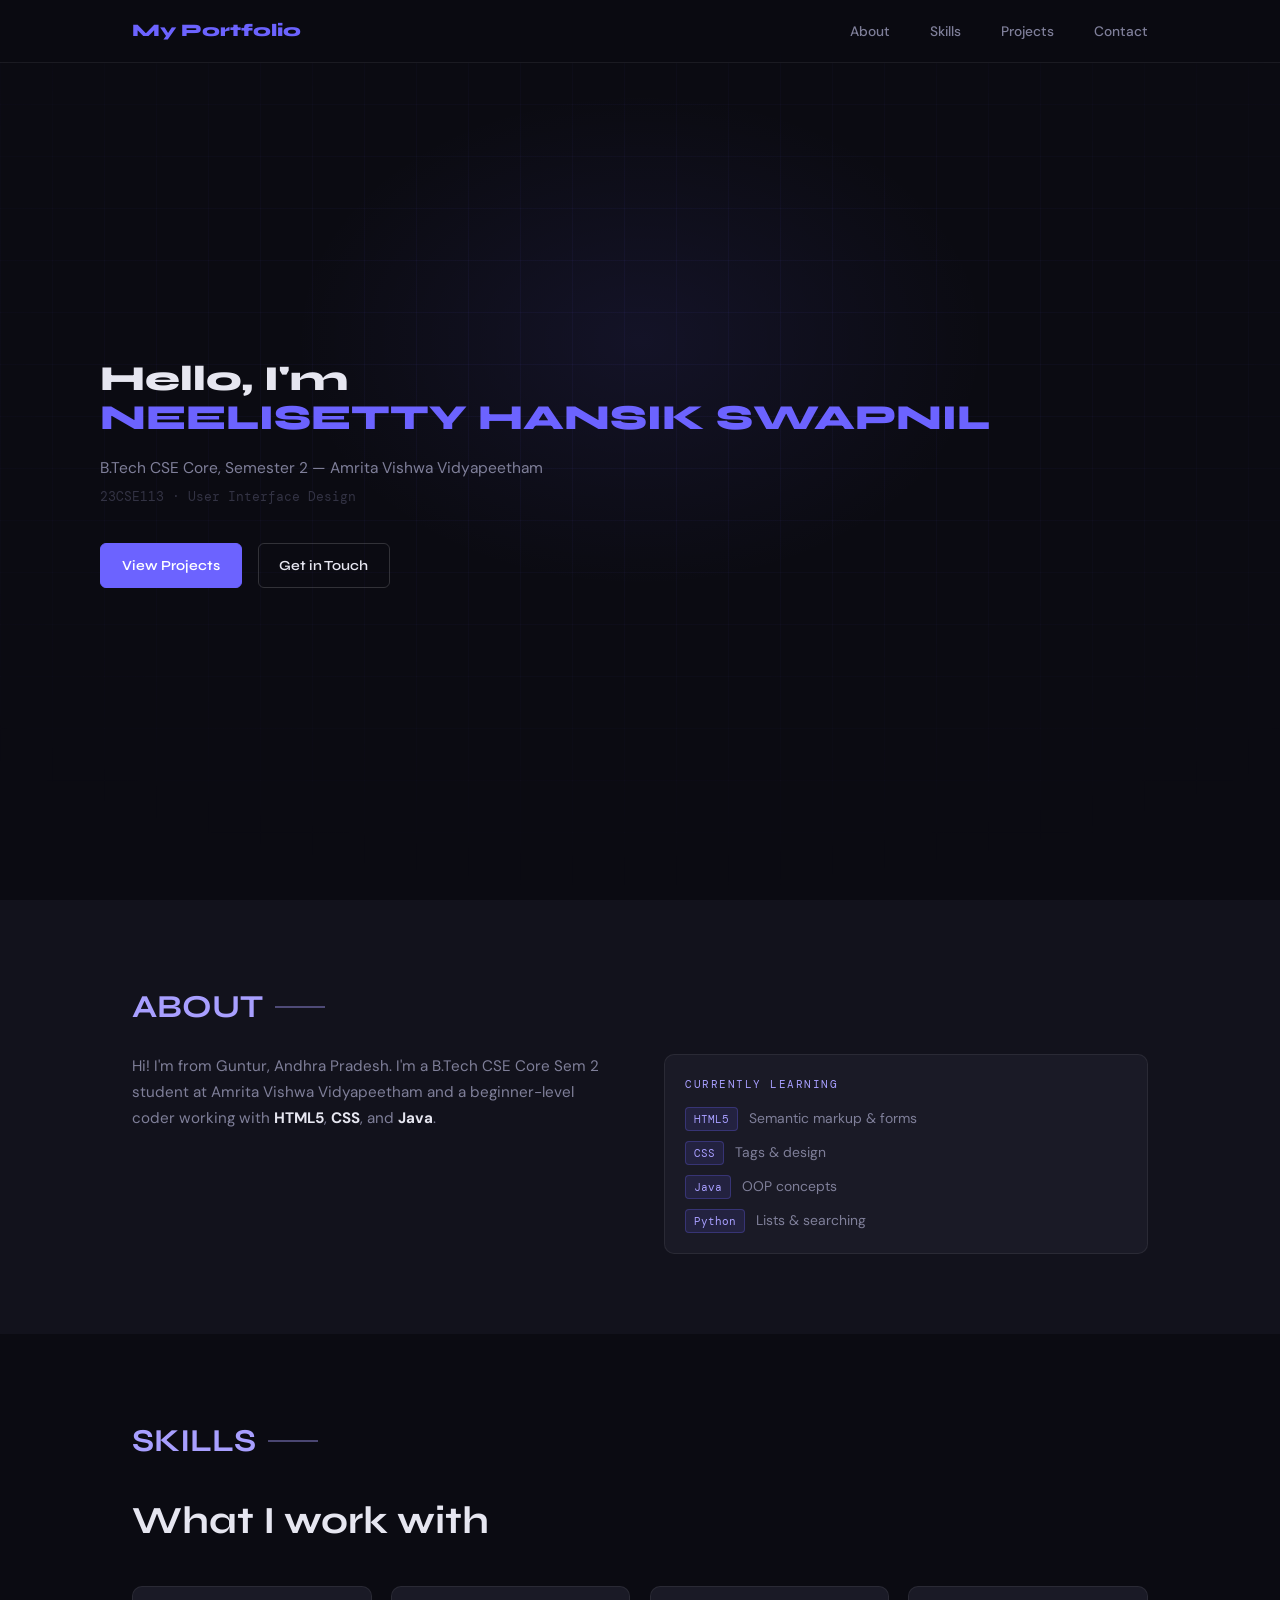
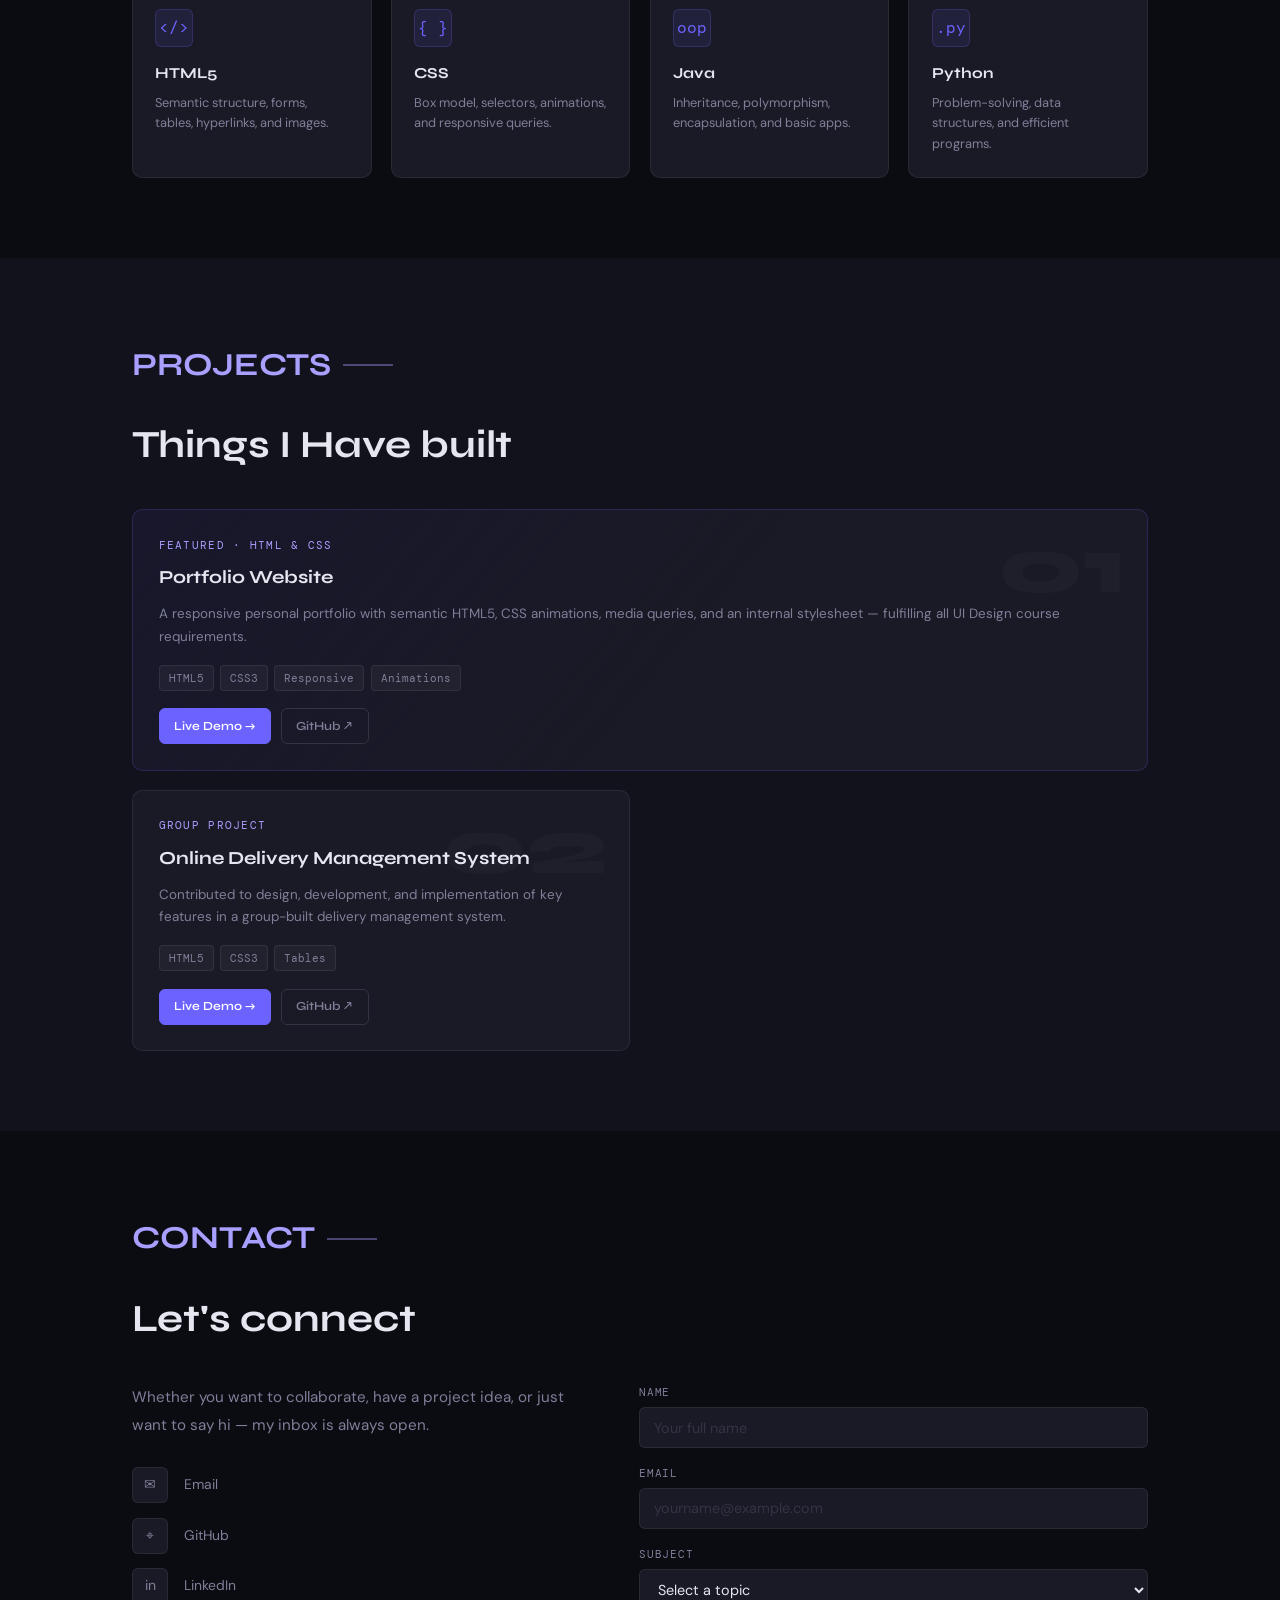
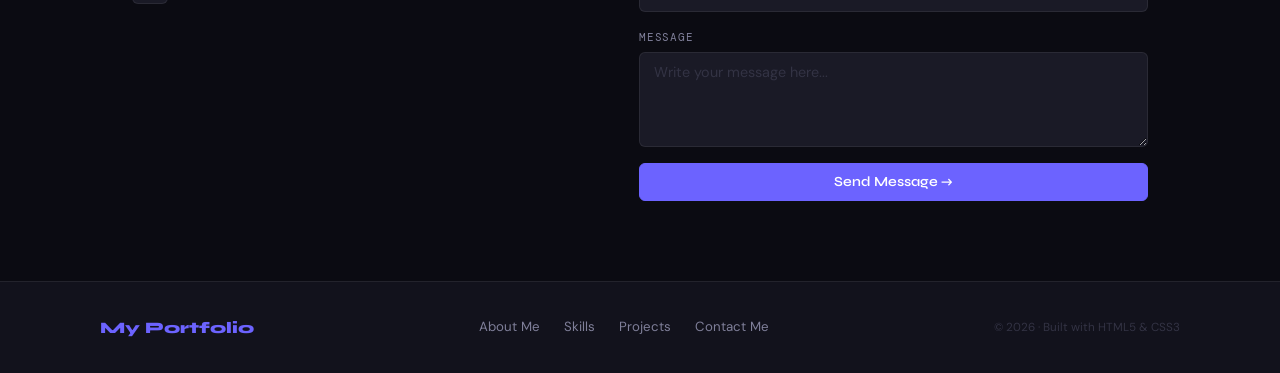
==== index.html @ dc5fca23 "Add files via upload" ====
<!DOCTYPE html>
<html lang="en">
<head>
  <meta charset="UTF-8" />
  <meta name="viewport" content="width=device-width, initial-scale=1.0" />
  <title>My Portfolio</title>
  <link href="https://fonts.googleapis.com/css2?family=Syne:wght@700;800&family=DM+Sans:opsz,wght@9..40,400&family=DM+Mono:wght@400&display=swap" rel="stylesheet" />
  <link rel="stylesheet" href="style.css" />
</head>
<body>

  <nav id="nav">
    <div class="nav-wrap">
      <a href="#home" class="nav-logo">My Portfolio</a>
      <ul class="nav-links">
        <li><a href="#about">About</a></li>
        <li><a href="#skills">Skills</a></li>
        <li><a href="#projects">Projects</a></li>
        <li><a href="#contact">Contact</a></li>
      </ul>
    </div>
  </nav>

  <section id="home" class="hero">
    <div class="hero-inner">
      <h1 class="hero-title">
        <span class="greeting">Hello, I'm</span>
        <span class="name">NEELISETTY HANSIK SWAPNIL</span>
      </h1>
      <p class="hero-sub">
        B.Tech CSE Core, Semester 2 &mdash; Amrita Vishwa Vidyapeetham<br />
        <span class="mono">23CSE113 &middot; User Interface Design</span>
      </p>
      <div class="hero-btns">
        <a href="#projects" class="btn btn-primary">View Projects</a>
        <a href="#contact" class="btn btn-ghost">Get in Touch</a>
      </div>
    </div>
  </section>

  <section id="about" class="section about">
    <div class="container">
      <div class="label">About</div>
      <div class="about-grid">
        <div class="about-text">
          <p>Hi! I'm from Guntur, Andhra Pradesh. I'm a B.Tech CSE Core Sem 2 student at Amrita Vishwa Vidyapeetham and a beginner-level coder working with <strong>HTML5</strong>, <strong>CSS</strong>, and <strong>Java</strong>.</p>
          
        </div>
        <div>
          <div class="info-card">
            <div class="chip">Currently Learning</div>
            <ul class="learn-list">
              <li><span class="tag">HTML5</span> Semantic markup &amp; forms</li>
              <li><span class="tag">CSS</span> Tags &amp; design</li>
              <li><span class="tag">Java</span> OOP concepts</li>
              <li><span class="tag">Python</span> Lists &amp; searching</li>
            </ul>
          </div>
        </div>
      </div>
    </div>
  </section>

  <section id="skills" class="section skills">
    <div class="container">
      <div class="label">Skills</div>
      <h2 class="section-title">What I work with</h2>
      <div class="skills-grid">
        <div class="skill-card">
          <div class="sk-icon">&lt;/&gt;</div>
          <h3>HTML5</h3>
          <p>Semantic structure, forms, tables, hyperlinks, and images.</p>
        </div>
        <div class="skill-card">
          <div class="sk-icon">{ }</div>
          <h3>CSS</h3>
          <p>Box model, selectors, animations, and responsive queries.</p>
        </div>
        <div class="skill-card">
          <div class="sk-icon">oop</div>
          <h3>Java</h3>
          <p>Inheritance, polymorphism, encapsulation, and basic apps.</p>
        </div>
        <div class="skill-card">
          <div class="sk-icon">.py</div>
          <h3>Python</h3>
          <p>Problem-solving, data structures, and efficient programs.</p>
        </div>
      </div>
    </div>
  </section>

  <section id="projects" class="section projects">
    <div class="container">
      <div class="label">Projects</div>
      <h2 class="section-title">Things I Have built</h2>
      <div class="projects-grid">
        <article class="project-card featured">
          <div class="p-num">01</div>
          <div class="p-tag">Featured &middot; HTML &amp; CSS</div>
          <h3>Portfolio Website</h3>
          <p>A responsive personal portfolio with semantic HTML5, CSS animations, media queries, and an internal stylesheet — fulfilling all UI Design course requirements.</p>
          <div class="p-tech">
            <span>HTML5</span><span>CSS3</span><span>Responsive</span><span>Animations</span>
          </div>
          <div class="p-links">
            <a href="#" class="btn btn-sm btn-primary">Live Demo &rarr;</a>
            <a href="https://github.com/swapnilneelisetty" target="_blank" class="btn btn-sm btn-dim">GitHub &#8599;</a>
          </div>
        </article>
        <article class="project-card">
          <div class="p-num">02</div>
          <div class="p-tag">Group Project</div>
          <h3>Online Delivery Management System</h3>
          <p>Contributed to design, development, and implementation of key features in a group-built delivery management system.</p>
          <div class="p-tech">
            <span>HTML5</span><span>CSS3</span><span>Tables</span>
          </div>
          <div class="p-links">
            <a href="#" class="btn btn-sm btn-primary">Live Demo &rarr;</a>
            <a href="https://github.com/swapnilneelisetty" target="_blank" class="btn btn-sm btn-dim">GitHub &#8599;</a>
          </div>
        </article>
      </div>
    </div>
  </section>

  <section id="contact" class="section contact">
    <div class="container">
      <div class="label">Contact</div>
      <h2 class="section-title">Let's connect</h2>
      <div class="contact-grid">
        <div>
          <p class="contact-desc">Whether you want to collaborate, have a project idea, or just want to say hi — my inbox is always open.</p>
          <div class="c-links">
            <a href="https://outlook.cloud.microsoft/mail/" class="c-item">
              <span class="c-icon">&#9993;</span>
              <span>Email</span>
            </a>
            <a href="https://github.com/swapnilneelisetty" target="_blank" class="c-item">
              <span class="c-icon">&#8982;</span>
              <span>GitHub</span>
            </a>
            <a href="https://www.linkedin.com/feed/" target="_blank" class="c-item">
              <span class="c-icon">in</span>
              <span>LinkedIn</span>
            </a>
          </div>
        </div>
        <form class="c-form" action="#" method="post">
          <div class="form-group">
            <label for="fname">Name</label>
            <input type="text" id="fname" name="name" placeholder="Your full name" required />
          </div>
          <div class="form-group">
            <label for="femail">Email</label>
            <input type="email" id="femail" name="email" placeholder="yourname@example.com" required />
          </div>
          <div class="form-group">
            <label for="fsubject">Subject</label>
            <select id="fsubject" name="subject">
              <option value="">Select a topic</option>
              <option value="collab">Collaboration</option>
              <option value="project">Project Inquiry</option>
              <option value="feedback">Feedback</option>
              <option value="other">Other</option>
            </select>
          </div>
          <div class="form-group">
            <label for="fmsg">Message</label>
            <textarea id="fmsg" name="message" rows="4" placeholder="Write your message here..." required></textarea>
          </div>
          <button type="submit" class="btn btn-primary full">Send Message &rarr;</button>
        </form>
      </div>
    </div>
  </section>

  <footer>
    <div class="footer-inner">
      <div class="f-logo">My Portfolio</div>
      <nav class="f-links">
        <a href="#about">About Me</a>
        <a href="#skills">Skills</a>
        <a href="#projects">Projects</a>
        <a href="#contact">Contact Me</a>
      </nav>
      <p class="f-copy">&copy; 2026 &middot; Built with HTML5 &amp; CSS3</p>
    </div>
  </footer>

</body>
</html>
---- style.css ----
*, *::before, *::after {
  box-sizing: border-box;
  margin: 0;
  padding: 0;
}

:root {
  --bg: #0b0b12;
  --bg2: #12121c;
  --surface: #1a1a26;
  --border: rgba(255,255,255,0.07);
  --border-h: rgba(255,255,255,0.16);
  --accent: #6c63ff;
  --accent2: #a89fff;
  --glow: rgba(108,99,255,0.2);
  --text: #e6e6f0;
  --muted: #7f7f99;
  --faint: #333344;
  --fd: 'Syne', sans-serif;
  --fb: 'DM Sans', sans-serif;
  --fm: 'DM Mono', monospace;
  --r: 10px;
  --r-sm: 6px;
  --mw: 1080px;
}

html {
  scroll-behavior: smooth;
}

body {
  font-family: var(--fb);
  background: var(--bg);
  color: var(--text);
  line-height: 1.7;
  overflow-x: hidden;
}

a {
  color: inherit;
  text-decoration: none;
}

ul {
  list-style: none;
}

.container {
  max-width: var(--mw);
  margin: 0 auto;
  padding: 0 2rem;
}

.section {
  padding: 5rem 0;
}

/* ── SECTION LABEL ── */
.label {
  font-family: var(--fd);
  font-size: 2rem;
  font-weight: 700;
  color: var(--accent2);
  text-transform: uppercase;
  display: flex;
  align-items: center;
  gap: 0.75rem;
  margin-bottom: 1.25rem;
}

.label::after {
  content: '';
  flex: 0 0 50px;
  height: 2px;
  background: var(--accent2);
  opacity: 0.4;
}

.section-title {
  font-family: var(--fd);
  font-size: clamp(1.6rem, 3.5vw, 2.4rem);
  font-weight: 700;
  margin-bottom: 2rem;
}

.section-title em {
  color: var(--accent);
  font-style: normal;
}

/* ── BUTTONS ── */
.btn {
  display: inline-flex;
  align-items: center;
  padding: 0.6rem 1.3rem;
  border-radius: var(--r-sm);
  font-family: var(--fd);
  font-size: 0.87rem;
  font-weight: 600;
  border: 1.5px solid transparent;
  cursor: pointer;
  transition: all 0.25s;
}

.btn-primary {
  background: var(--accent);
  color: #fff;
  border-color: var(--accent);
}

.btn-primary:hover {
  background: var(--accent2);
  border-color: var(--accent2);
  transform: translateY(-2px);
  box-shadow: 0 8px 24px var(--glow);
}

.btn-ghost {
  background: transparent;
  color: var(--text);
  border-color: var(--border-h);
}

.btn-ghost:hover {
  border-color: var(--accent2);
  color: var(--accent2);
}

.btn-outline {
  background: transparent;
  color: var(--accent);
  border-color: var(--accent);
}

.btn-outline:hover {
  background: var(--accent);
  color: #fff;
}

.btn-sm {
  padding: 0.4rem 0.9rem;
  font-size: 0.77rem;
}

.btn-dim {
  background: transparent;
  color: var(--muted);
  border-color: var(--faint);
}

.btn-dim:hover {
  color: var(--text);
  border-color: var(--border-h);
}

.full {
  width: 100%;
  justify-content: center;
}

/* ── NAVBAR ── */
#nav {
  position: fixed;
  top: 0;
  left: 0;
  right: 0;
  z-index: 100;
  background: rgba(11,11,18,0.9);
  backdrop-filter: blur(14px);
  border-bottom: 1px solid var(--border);
}

.nav-wrap {
  max-width: var(--mw);
  margin: 0 auto;
  padding: 1rem 2rem;
  display: flex;
  align-items: center;
  justify-content: space-between;
}

.nav-logo {
  font-family: var(--fd);
  font-weight: 800;
  font-size: 1.1rem;
  color: var(--accent);
}

.nav-links {
  display: flex;
  gap: 2.5rem;
}

.nav-links a {
  font-size: 0.86rem;
  font-weight: 500;
  color: var(--muted);
  position: relative;
  transition: color 0.2s;
}

.nav-links a::after {
  content: '';
  position: absolute;
  bottom: -4px;
  left: 0;
  right: 0;
  height: 1.5px;
  background: var(--accent);
  transform: scaleX(0);
  transform-origin: left;
  transition: transform 0.25s;
}

.nav-links a:hover {
  color: var(--text);
}

.nav-links a:hover::after {
  transform: scaleX(1);
}

/* ── HERO ── */
.hero {
  min-height: 100vh;
  display: flex;
  align-items: center;
  padding: 8rem 2rem 5rem;
  position: relative;
  overflow: hidden;
}

.hero::before {
  content: '';
  position: absolute;
  inset: 0;
  background-image:
    linear-gradient(rgba(108,99,255,0.05) 1px, transparent 1px),
    linear-gradient(90deg, rgba(108,99,255,0.05) 1px, transparent 1px);
  background-size: 52px 52px;
  mask-image: radial-gradient(ellipse 80% 60% at 50% 40%, black 20%, transparent 100%);
}

.hero::after {
  content: '';
  position: absolute;
  top: 10%;
  left: 50%;
  transform: translateX(-50%);
  width: 700px;
  height: 500px;
  background: radial-gradient(ellipse, rgba(108,99,255,0.09) 0%, transparent 70%);
  pointer-events: none;
}

.hero-inner {
  max-width: var(--mw);
  margin: 0 auto;
  width: 100%;
  position: relative;
  z-index: 1;
}

.hero-title {
  font-family: var(--fd);
  font-size: clamp(1.4rem, 3.5vw, 2.2rem);
  font-weight: 800;
  line-height: 1.1;
  margin-bottom: 1rem;
}

.hero-title .name {
  color: var(--accent);
  display: block;
  animation: fadeLeft 0.7s 0.1s both;
}

.hero-title .greeting {
  display: block;
  animation: fadeLeft 0.7s both;
}

.hero-sub {
  font-size: 0.97rem;
  color: var(--muted);
  margin-bottom: 2rem;
  line-height: 1.85;
  animation: fadeLeft 0.8s 0.15s both;
}

.hero-sub .mono {
  font-family: var(--fm);
  font-size: 0.82em;
  color: var(--faint);
}

.hero-btns {
  display: flex;
  gap: 1rem;
  flex-wrap: wrap;
  animation: fadeLeft 0.9s 0.2s both;
}

@keyframes fadeLeft {
  from {
    opacity: 0;
    transform: translateX(-30px);
  }
  to {
    opacity: 1;
    transform: translateX(0);
  }
}

/* ── ABOUT ── */
.about {
  background: var(--bg2);
}

.about-grid {
  display: grid;
  grid-template-columns: 1fr 1fr;
  gap: 3rem;
  align-items: start;
}

.about-text p {
  color: var(--muted);
  margin-bottom: 1rem;
  font-size: 0.95rem;
}

.about-text p strong {
  color: var(--text);
}

.about-text .btn {
  margin-top: 0.5rem;
}

.info-card {
  background: var(--surface);
  border: 1px solid var(--border);
  border-radius: var(--r);
  padding: 1.25rem;
  transition: border-color 0.25s;
}

.info-card:hover {
  border-color: var(--border-h);
}

.chip {
  font-family: var(--fm);
  font-size: 0.67rem;
  color: var(--accent2);
  letter-spacing: 0.14em;
  text-transform: uppercase;
  margin-bottom: 0.85rem;
}

.learn-list {
  display: flex;
  flex-direction: column;
  gap: 0.6rem;
}

.learn-list li {
  display: flex;
  align-items: center;
  gap: 0.7rem;
  font-size: 0.87rem;
  color: var(--muted);
}

.tag {
  font-family: var(--fm);
  font-size: 0.67rem;
  padding: 2px 8px;
  background: rgba(108,99,255,0.12);
  color: var(--accent2);
  border: 1px solid rgba(108,99,255,0.28);
  border-radius: 4px;
  white-space: nowrap;
}

/* ── SKILLS ── */
.skills {
  background: var(--bg);
}

.skills-grid {
  display: grid;
  grid-template-columns: repeat(4, 1fr);
  gap: 1.2rem;
}

.skill-card {
  background: var(--surface);
  border: 1px solid var(--border);
  border-radius: var(--r);
  padding: 1.4rem;
  position: relative;
  overflow: hidden;
  transition: border-color 0.25s, transform 0.25s;
}

.skill-card::before {
  content: '';
  position: absolute;
  top: 0;
  left: 0;
  right: 0;
  height: 2px;
  background: linear-gradient(90deg, var(--accent), transparent);
  opacity: 0;
  transition: opacity 0.3s;
}

.skill-card:hover {
  border-color: var(--border-h);
  transform: translateY(-4px);
}

.skill-card:hover::before {
  opacity: 1;
}

.sk-icon {
  font-family: var(--fm);
  font-size: 1rem;
  color: var(--accent);
  width: 38px;
  height: 38px;
  display: flex;
  align-items: center;
  justify-content: center;
  background: rgba(108,99,255,0.1);
  border: 1px solid rgba(108,99,255,0.22);
  border-radius: var(--r-sm);
  margin-bottom: 0.85rem;
}

.skill-card h3 {
  font-family: var(--fd);
  font-size: 0.95rem;
  font-weight: 700;
  margin-bottom: 0.4rem;
}

.skill-card p {
  font-size: 0.8rem;
  color: var(--muted);
  line-height: 1.6;
}

.skills-grid .skill-card:nth-child(1) {
  animation: cardIn 0.5s 0.1s both;
}

.skills-grid .skill-card:nth-child(2) {
  animation: cardIn 0.5s 0.3s both;
}

.skills-grid .skill-card:nth-child(3) {
  animation: cardIn 0.5s 0.5s both;
}

.skills-grid .skill-card:nth-child(4) {
  animation: cardIn 0.5s 0.7s both;
}

@keyframes cardIn {
  from {
    opacity: 0;
    transform: translateX(-24px);
  }
  to {
    opacity: 1;
    transform: translateX(0);
  }
}

/* ── PROJECTS ── */
.projects {
  background: var(--bg2);
}

.projects-grid {
  display: grid;
  grid-template-columns: repeat(2, 1fr);
  gap: 1.2rem;
}

.project-card {
  background: var(--surface);
  border: 1px solid var(--border);
  border-radius: var(--r);
  padding: 1.6rem;
  position: relative;
  overflow: hidden;
  transition: border-color 0.25s, transform 0.25s, box-shadow 0.25s;
}

.project-card:hover {
  border-color: var(--border-h);
  transform: translateY(-3px);
  box-shadow: 0 12px 36px rgba(0,0,0,0.4);
}

.project-card.featured {
  grid-column: 1 / -1;
  background: linear-gradient(130deg, rgba(108,99,255,0.07), var(--surface) 55%);
  border-color: rgba(108,99,255,0.2);
}

.project-card.featured:hover {
  border-color: rgba(108,99,255,0.4);
}

.p-num {
  position: absolute;
  top: 1rem;
  right: 1.4rem;
  font-family: var(--fd);
  font-size: 5rem;
  font-weight: 800;
  color: rgba(255,255,255,0.025);
  line-height: 1;
  pointer-events: none;
}

.p-tag {
  font-family: var(--fm);
  font-size: 0.67rem;
  color: var(--accent2);
  letter-spacing: 0.12em;
  text-transform: uppercase;
  margin-bottom: 0.5rem;
}

.project-card h3 {
  font-family: var(--fd);
  font-size: 1.15rem;
  font-weight: 700;
  margin-bottom: 0.6rem;
}

.project-card p {
  font-size: 0.84rem;
  color: var(--muted);
  line-height: 1.7;
  margin-bottom: 1rem;
}

.p-tech {
  display: flex;
  flex-wrap: wrap;
  gap: 0.4rem;
  margin-bottom: 1.1rem;
}

.p-tech span {
  font-family: var(--fm);
  font-size: 0.67rem;
  padding: 3px 9px;
  background: rgba(255,255,255,0.04);
  border: 1px solid var(--border);
  border-radius: 4px;
  color: var(--muted);
}

.p-links {
  display: flex;
  gap: 0.6rem;
}

/* ── CONTACT ── */
.contact {
  background: var(--bg);
}

.contact-grid {
  display: grid;
  grid-template-columns: 1fr 1.15fr;
  gap: 4rem;
  align-items: start;
}

.contact-desc {
  color: var(--muted);
  font-size: 0.95rem;
  line-height: 1.85;
  margin-bottom: 1.75rem;
}

.c-links {
  display: flex;
  flex-direction: column;
  gap: 0.9rem;
}

.c-item {
  display: flex;
  align-items: center;
  gap: 1rem;
  color: var(--muted);
  font-size: 0.87rem;
  transition: color 0.2s;
}

.c-item:hover {
  color: var(--accent2);
}

.c-icon {
  width: 36px;
  height: 36px;
  display: flex;
  align-items: center;
  justify-content: center;
  background: var(--surface);
  border: 1px solid var(--border);
  border-radius: var(--r-sm);
  font-size: 0.88rem;
  flex-shrink: 0;
  transition: border-color 0.2s, background 0.2s;
}

.c-item:hover .c-icon {
  border-color: var(--accent);
  background: rgba(108,99,255,0.1);
}

.c-form {
  display: flex;
  flex-direction: column;
  gap: 1rem;
}

.form-group {
  display: flex;
  flex-direction: column;
  gap: 0.35rem;
}

.form-group label {
  font-family: var(--fm);
  font-size: 0.68rem;
  color: var(--muted);
  letter-spacing: 0.08em;
  text-transform: uppercase;
}

.form-group input,
.form-group select,
.form-group textarea {
  background: var(--surface);
  border: 1px solid var(--border);
  border-radius: var(--r-sm);
  padding: 0.65rem 0.9rem;
  color: var(--text);
  font-family: var(--fb);
  font-size: 0.9rem;
  outline: none;
  width: 100%;
  transition: border-color 0.2s;
}

.form-group input:focus,
.form-group select:focus,
.form-group textarea:focus {
  border-color: var(--accent);
}

.form-group textarea {
  resize: vertical;
  min-height: 95px;
}

.form-group select option {
  background: var(--bg2);
}

.form-group input::placeholder,
.form-group textarea::placeholder {
  color: var(--faint);
}

button[type="submit"] {
  font-family: var(--fd);
  cursor: pointer;
}

/* ── FOOTER ── */
footer {
  background: var(--bg2);
  border-top: 1px solid var(--border);
  padding: 2rem;
}

.footer-inner {
  max-width: var(--mw);
  margin: 0 auto;
  display: flex;
  align-items: center;
  justify-content: space-between;
  flex-wrap: wrap;
  gap: 1rem;
}

.f-logo {
  font-family: var(--fd);
  font-weight: 800;
  font-size: 1rem;
  color: var(--accent);
}

.f-links {
  display: flex;
  gap: 1.5rem;
  flex-wrap: wrap;
}

.f-links a {
  font-size: 0.83rem;
  color: var(--muted);
  transition: color 0.2s;
}

.f-links a:hover {
  color: var(--text);
}

.f-copy {
  font-size: 0.73rem;
  color: var(--faint);
}

/* ── RESPONSIVE TABLET ≤900px ── */
@media (max-width: 900px) {
  .about-grid {
    grid-template-columns: 1fr;
    gap: 2rem;
  }
  .skills-grid {
    grid-template-columns: repeat(2, 1fr);
  }
  .projects-grid {
    grid-template-columns: 1fr;
  }
  .project-card.featured {
    grid-column: auto;
  }
  .contact-grid {
    grid-template-columns: 1fr;
    gap: 2rem;
  }
}

/* ── RESPONSIVE MOBILE ≤640px ── */
@media (max-width: 640px) {
  .section {
    padding: 3.5rem 0;
  }
  .nav-links {
    display: none;
  }
  .hero {
    padding: 7rem 1.5rem 4rem;
  }
  .hero-btns {
    flex-direction: column;
  }
  .skills-grid {
    grid-template-columns: 1fr 1fr;
  }
  .footer-inner {
    flex-direction: column;
    align-items: flex-start;
  }
}
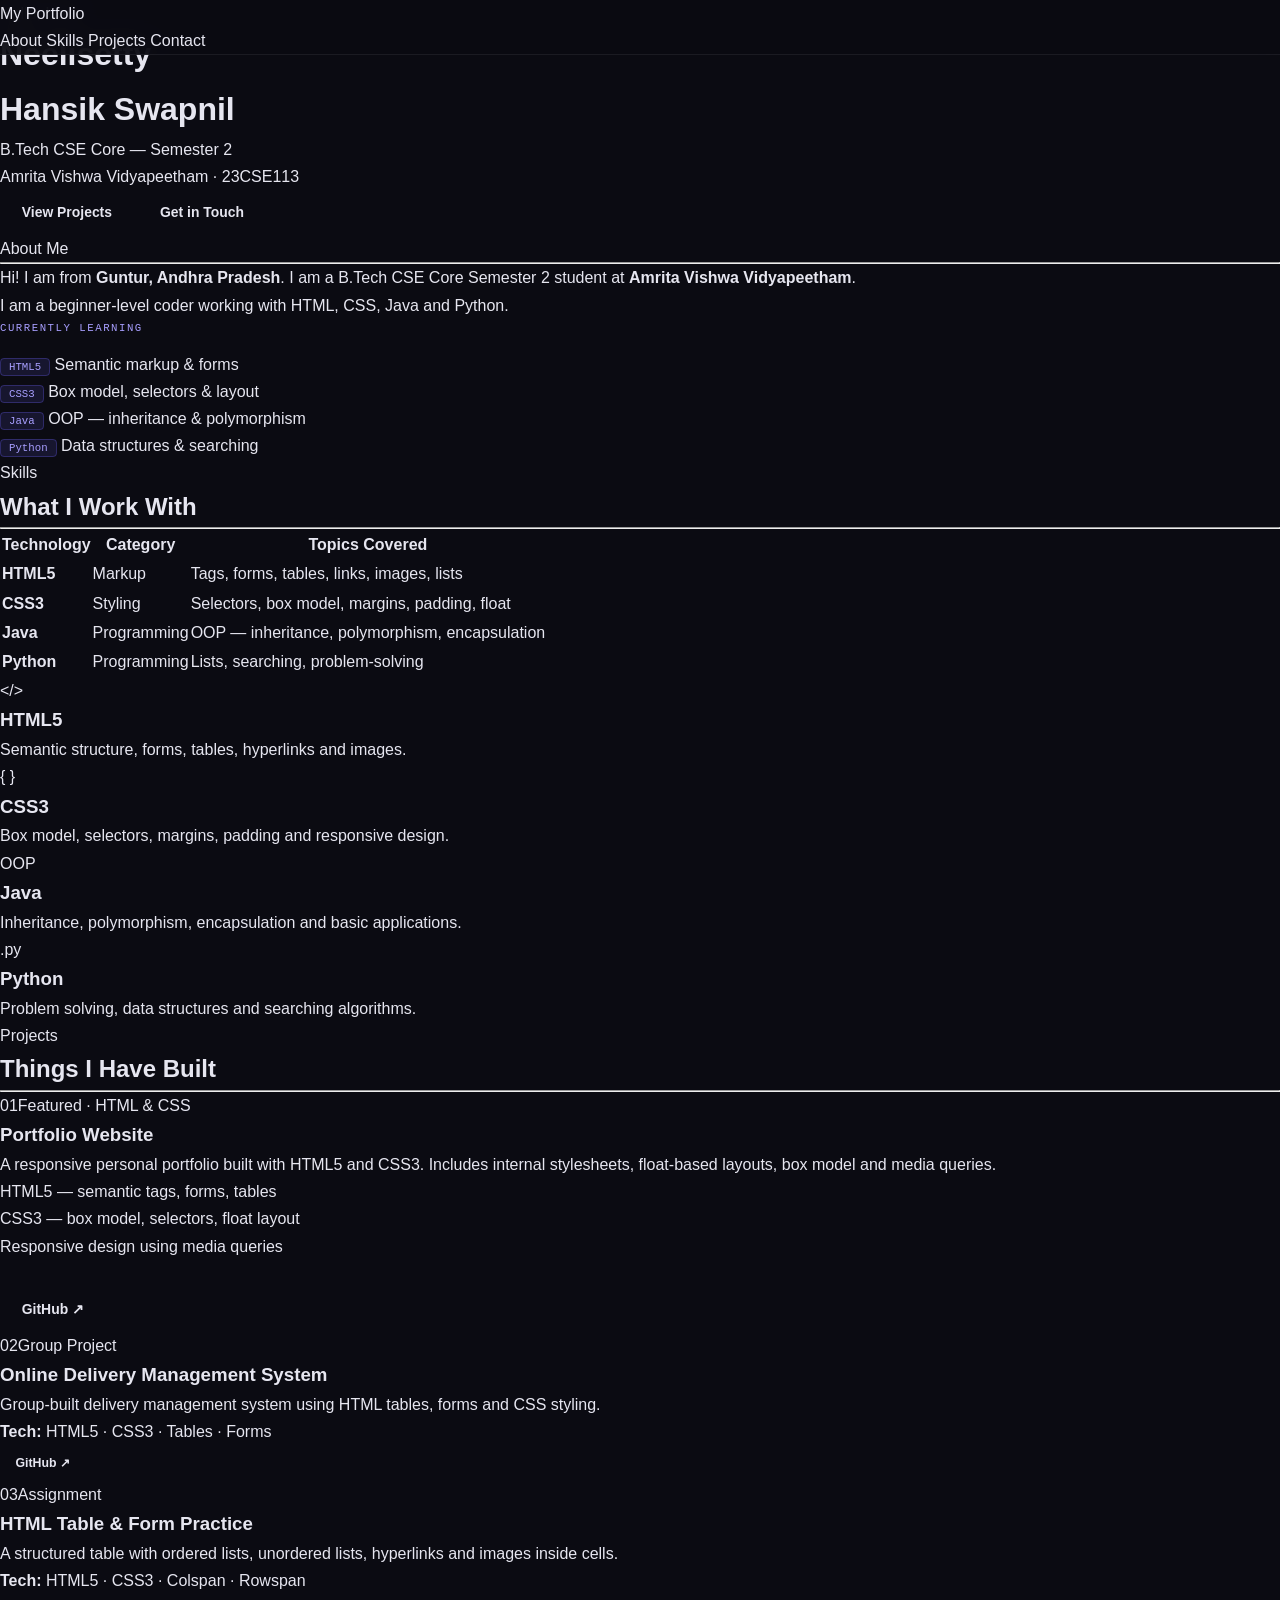
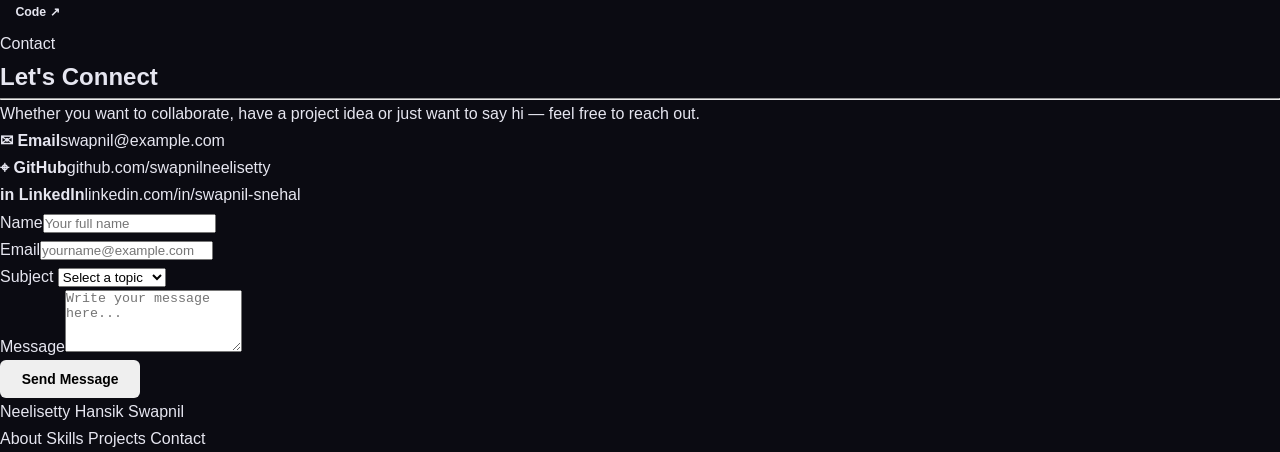
==== commit 958e833d: "Update index.html" ====
--- a/index.html
+++ b/index.html
@@ -3,191 +3,158 @@
 <head>
   <meta charset="UTF-8" />
   <meta name="viewport" content="width=device-width, initial-scale=1.0" />
-  <title>My Portfolio</title>
-  <link href="https://fonts.googleapis.com/css2?family=Syne:wght@700;800&family=DM+Sans:opsz,wght@9..40,400&family=DM+Mono:wght@400&display=swap" rel="stylesheet" />
+  <title>Neelisetty Hansik Swapnil — Portfolio</title>
   <link rel="stylesheet" href="style.css" />
 </head>
 <body>
 
-  <nav id="nav">
-    <div class="nav-wrap">
-      <a href="#home" class="nav-logo">My Portfolio</a>
-      <ul class="nav-links">
-        <li><a href="#about">About</a></li>
-        <li><a href="#skills">Skills</a></li>
-        <li><a href="#projects">Projects</a></li>
-        <li><a href="#contact">Contact</a></li>
-      </ul>
+  <div id="nav">
+    <span class="logo">My Portfolio</span>
+    <div class="links">
+      <a href="#about">About</a>
+      <a href="#skills">Skills</a>
+      <a href="#projects">Projects</a>
+      <a href="#contact">Contact</a>
     </div>
-  </nav>
+    <div style="clear:both;"></div>
+  </div>
 
-  <section id="home" class="hero">
-    <div class="hero-inner">
-      <h1 class="hero-title">
-        <span class="greeting">Hello, I'm</span>
-        <span class="name">NEELISETTY HANSIK SWAPNIL</span>
-      </h1>
-      <p class="hero-sub">
-        B.Tech CSE Core, Semester 2 &mdash; Amrita Vishwa Vidyapeetham<br />
-        <span class="mono">23CSE113 &middot; User Interface Design</span>
-      </p>
-      <div class="hero-btns">
-        <a href="#projects" class="btn btn-primary">View Projects</a>
-        <a href="#contact" class="btn btn-ghost">Get in Touch</a>
+  <div id="hero">
+    <p class="lbl">Hello, I am</p>
+    <h1>Neelisetty<br>Hansik Swapnil</h1>
+    <p class="sub">B.Tech CSE Core &mdash; Semester 2<br>Amrita Vishwa Vidyapeetham &middot; 23CSE113</p>
+    <div class="btns">
+      <a href="#projects" class="btn btn-s">View Projects</a>
+      <a href="#contact" class="btn btn-o">Get in Touch</a>
+    </div>
+  </div>
+
+  <div id="about" class="sec">
+    <p class="sec-lbl">About Me</p>
+    <hr>
+    <div class="two">
+      <div class="l">
+        <p>Hi! I am from <strong>Guntur, Andhra Pradesh</strong>. I am a B.Tech CSE Core Semester 2 student at <strong>Amrita Vishwa Vidyapeetham</strong>.</p>
+        <p>I am a beginner-level coder working with HTML, CSS, Java and Python.</p>
+      </div>
+      <div class="r">
+        <div class="card">
+          <p class="chip">Currently Learning</p>
+          <ul>
+            <li><span class="tag">HTML5</span> Semantic markup &amp; forms</li>
+            <li><span class="tag">CSS3</span> Box model, selectors &amp; layout</li>
+            <li><span class="tag">Java</span> OOP — inheritance &amp; polymorphism</li>
+            <li><span class="tag">Python</span> Data structures &amp; searching</li>
+          </ul>
+        </div>
+      </div>
+      <div style="clear:both;"></div>
+    </div>
+  </div>
+
+  <div id="skills" class="sec alt">
+    <div class="inner">
+      <p class="sec-lbl">Skills</p>
+      <h2>What I Work With</h2>
+      <hr>
+      <table>
+        <tr><th>Technology</th><th>Category</th><th>Topics Covered</th></tr>
+        <tr><td><strong>HTML5</strong></td><td>Markup</td><td>Tags, forms, tables, links, images, lists</td></tr>
+        <tr><td><strong>CSS3</strong></td><td>Styling</td><td>Selectors, box model, margins, padding, float</td></tr>
+        <tr><td><strong>Java</strong></td><td>Programming</td><td>OOP — inheritance, polymorphism, encapsulation</td></tr>
+        <tr><td><strong>Python</strong></td><td>Programming</td><td>Lists, searching, problem-solving</td></tr>
+      </table>
+      <div class="scards">
+        <div class="sc"><p class="ico">&lt;/&gt;</p><h3>HTML5</h3><p>Semantic structure, forms, tables, hyperlinks and images.</p></div>
+        <div class="sc"><p class="ico">{ }</p><h3>CSS3</h3><p>Box model, selectors, margins, padding and responsive design.</p></div>
+        <div class="sc"><p class="ico">OOP</p><h3>Java</h3><p>Inheritance, polymorphism, encapsulation and basic applications.</p></div>
+        <div class="sc"><p class="ico">.py</p><h3>Python</h3><p>Problem solving, data structures and searching algorithms.</p></div>
+        <div style="clear:both;"></div>
       </div>
     </div>
-  </section>
+  </div>
 
-  <section id="about" class="section about">
-    <div class="container">
-      <div class="label">About</div>
-      <div class="about-grid">
-        <div class="about-text">
-          <p>Hi! I'm from Guntur, Andhra Pradesh. I'm a B.Tech CSE Core Sem 2 student at Amrita Vishwa Vidyapeetham and a beginner-level coder working with <strong>HTML5</strong>, <strong>CSS</strong>, and <strong>Java</strong>.</p>
-          
+  <div id="projects" class="sec">
+    <p class="sec-lbl">Projects</p>
+    <h2>Things I Have Built</h2>
+    <hr>
+    <div class="pf">
+      <p><span class="pnum">01</span><span class="ptag">Featured &middot; HTML &amp; CSS</span></p>
+      <h3>Portfolio Website</h3>
+      <p>A responsive personal portfolio built with HTML5 and CSS3. Includes internal stylesheets, float-based layouts, box model and media queries.</p>
+      <ul class="tl">
+        <li>HTML5 — semantic tags, forms, tables</li>
+        <li>CSS3 — box model, selectors, float layout</li>
+        <li>Responsive design using media queries</li>
+      </ul>
+      <br>
+      <a href="https://github.com/swapnilneelisetty" target="_blank" class="btn btn-o">GitHub &#8599;</a>
+    </div>
+    <div class="two">
+      <div class="pc">
+        <p><span class="pnum">02</span><span class="ptag">Group Project</span></p>
+        <h3>Online Delivery Management System</h3>
+        <p>Group-built delivery management system using HTML tables, forms and CSS styling.</p>
+        <p><strong>Tech:</strong> HTML5 &middot; CSS3 &middot; Tables &middot; Forms</p>
+        <a href="https://github.com/swapnilneelisetty" target="_blank" class="btn btn-o btn-sm">GitHub &#8599;</a>
+      </div>
+      <div class="pc">
+        <p><span class="pnum">03</span><span class="ptag">Assignment</span></p>
+        <h3>HTML Table &amp; Form Practice</h3>
+        <p>A structured table with ordered lists, unordered lists, hyperlinks and images inside cells.</p>
+        <p><strong>Tech:</strong> HTML5 &middot; CSS3 &middot; Colspan &middot; Rowspan</p>
+        <a href="#" class="btn btn-o btn-sm">Code &#8599;</a>
+      </div>
+      <div style="clear:both;"></div>
+    </div>
+  </div>
+
+  <div id="contact" class="sec alt">
+    <div class="inner">
+      <p class="sec-lbl">Contact</p>
+      <h2>Let's Connect</h2>
+      <hr>
+      <div class="two">
+        <div class="l">
+          <p>Whether you want to collaborate, have a project idea or just want to say hi — feel free to reach out.</p>
+          <ul class="cl">
+            <li><strong>&#9993; Email</strong><a href="https://outlook.cloud.microsoft/mail/">swapnil@example.com</a></li>
+            <li><strong>&#8982; GitHub</strong><a href="https://github.com/swapnilneelisetty" target="_blank">github.com/swapnilneelisetty</a></li>
+            <li><strong>in LinkedIn</strong><a href="https://www.linkedin.com/in/swapnil-snehal-5876233ab/" target="_blank">linkedin.com/in/swapnil-snehal</a></li>
+          </ul>
         </div>
-        <div>
-          <div class="info-card">
-            <div class="chip">Currently Learning</div>
-            <ul class="learn-list">
-              <li><span class="tag">HTML5</span> Semantic markup &amp; forms</li>
-              <li><span class="tag">CSS</span> Tags &amp; design</li>
-              <li><span class="tag">Java</span> OOP concepts</li>
-              <li><span class="tag">Python</span> Lists &amp; searching</li>
-            </ul>
-          </div>
+        <div class="r">
+          <form action="success.html" method="get">
+            <div class="fg"><label for="fn">Name</label><input type="text" id="fn" name="name" placeholder="Your full name" /></div>
+            <div class="fg"><label for="fe">Email</label><input type="email" id="fe" name="email" placeholder="yourname@example.com" /></div>
+            <div class="fg">
+              <label for="fs">Subject</label>
+              <select id="fs" name="subject">
+                <option value="">Select a topic</option>
+                <option value="collab">Collaboration</option>
+                <option value="project">Project Inquiry</option>
+                <option value="feedback">Feedback</option>
+                <option value="other">Other</option>
+              </select>
+            </div>
+            <div class="fg"><label for="fm">Message</label><textarea id="fm" name="message" rows="4" placeholder="Write your message here..."></textarea></div>
+            <input type="submit" value="Send Message" class="btn btn-s btn-full" />
+          </form>
         </div>
+        <div style="clear:both;"></div>
       </div>
     </div>
-  </section>
+  </div>
 
-  <section id="skills" class="section skills">
-    <div class="container">
-      <div class="label">Skills</div>
-      <h2 class="section-title">What I work with</h2>
-      <div class="skills-grid">
-        <div class="skill-card">
-          <div class="sk-icon">&lt;/&gt;</div>
-          <h3>HTML5</h3>
-          <p>Semantic structure, forms, tables, hyperlinks, and images.</p>
-        </div>
-        <div class="skill-card">
-          <div class="sk-icon">{ }</div>
-          <h3>CSS</h3>
-          <p>Box model, selectors, animations, and responsive queries.</p>
-        </div>
-        <div class="skill-card">
-          <div class="sk-icon">oop</div>
-          <h3>Java</h3>
-          <p>Inheritance, polymorphism, encapsulation, and basic apps.</p>
-        </div>
-        <div class="skill-card">
-          <div class="sk-icon">.py</div>
-          <h3>Python</h3>
-          <p>Problem-solving, data structures, and efficient programs.</p>
-        </div>
-      </div>
+  <div id="footer">
+    <p class="logo">Neelisetty Hansik Swapnil</p>
+    <div class="flinks">
+      <a href="#about">About</a>
+      <a href="#skills">Skills</a>
+      <a href="#projects">Projects</a>
+      <a href="#contact">Contact</a>
     </div>
-  </section>
-
-  <section id="projects" class="section projects">
-    <div class="container">
-      <div class="label">Projects</div>
-      <h2 class="section-title">Things I Have built</h2>
-      <div class="projects-grid">
-        <article class="project-card featured">
-          <div class="p-num">01</div>
-          <div class="p-tag">Featured &middot; HTML &amp; CSS</div>
-          <h3>Portfolio Website</h3>
-          <p>A responsive personal portfolio with semantic HTML5, CSS animations, media queries, and an internal stylesheet — fulfilling all UI Design course requirements.</p>
-          <div class="p-tech">
-            <span>HTML5</span><span>CSS3</span><span>Responsive</span><span>Animations</span>
-          </div>
-          <div class="p-links">
-            <a href="#" class="btn btn-sm btn-primary">Live Demo &rarr;</a>
-            <a href="https://github.com/swapnilneelisetty" target="_blank" class="btn btn-sm btn-dim">GitHub &#8599;</a>
-          </div>
-        </article>
-        <article class="project-card">
-          <div class="p-num">02</div>
-          <div class="p-tag">Group Project</div>
-          <h3>Online Delivery Management System</h3>
-          <p>Contributed to design, development, and implementation of key features in a group-built delivery management system.</p>
-          <div class="p-tech">
-            <span>HTML5</span><span>CSS3</span><span>Tables</span>
-          </div>
-          <div class="p-links">
-            <a href="#" class="btn btn-sm btn-primary">Live Demo &rarr;</a>
-            <a href="https://github.com/swapnilneelisetty" target="_blank" class="btn btn-sm btn-dim">GitHub &#8599;</a>
-          </div>
-        </article>
-      </div>
-    </div>
-  </section>
-
-  <section id="contact" class="section contact">
-    <div class="container">
-      <div class="label">Contact</div>
-      <h2 class="section-title">Let's connect</h2>
-      <div class="contact-grid">
-        <div>
-          <p class="contact-desc">Whether you want to collaborate, have a project idea, or just want to say hi — my inbox is always open.</p>
-          <div class="c-links">
-            <a href="https://outlook.cloud.microsoft/mail/" class="c-item">
-              <span class="c-icon">&#9993;</span>
-              <span>Email</span>
-            </a>
-            <a href="https://github.com/swapnilneelisetty" target="_blank" class="c-item">
-              <span class="c-icon">&#8982;</span>
-              <span>GitHub</span>
-            </a>
-            <a href="https://www.linkedin.com/feed/" target="_blank" class="c-item">
-              <span class="c-icon">in</span>
-              <span>LinkedIn</span>
-            </a>
-          </div>
-        </div>
-        <form class="c-form" action="#" method="post">
-          <div class="form-group">
-            <label for="fname">Name</label>
-            <input type="text" id="fname" name="name" placeholder="Your full name" required />
-          </div>
-          <div class="form-group">
-            <label for="femail">Email</label>
-            <input type="email" id="femail" name="email" placeholder="yourname@example.com" required />
-          </div>
-          <div class="form-group">
-            <label for="fsubject">Subject</label>
-            <select id="fsubject" name="subject">
-              <option value="">Select a topic</option>
-              <option value="collab">Collaboration</option>
-              <option value="project">Project Inquiry</option>
-              <option value="feedback">Feedback</option>
-              <option value="other">Other</option>
-            </select>
-          </div>
-          <div class="form-group">
-            <label for="fmsg">Message</label>
-            <textarea id="fmsg" name="message" rows="4" placeholder="Write your message here..." required></textarea>
-          </div>
-          <button type="submit" class="btn btn-primary full">Send Message &rarr;</button>
-        </form>
-      </div>
-    </div>
-  </section>
-
-  <footer>
-    <div class="footer-inner">
-      <div class="f-logo">My Portfolio</div>
-      <nav class="f-links">
-        <a href="#about">About Me</a>
-        <a href="#skills">Skills</a>
-        <a href="#projects">Projects</a>
-        <a href="#contact">Contact Me</a>
-      </nav>
-      <p class="f-copy">&copy; 2026 &middot; Built with HTML5 &amp; CSS3</p>
-    </div>
-  </footer>
+  </div>
 
 </body>
 </html>
